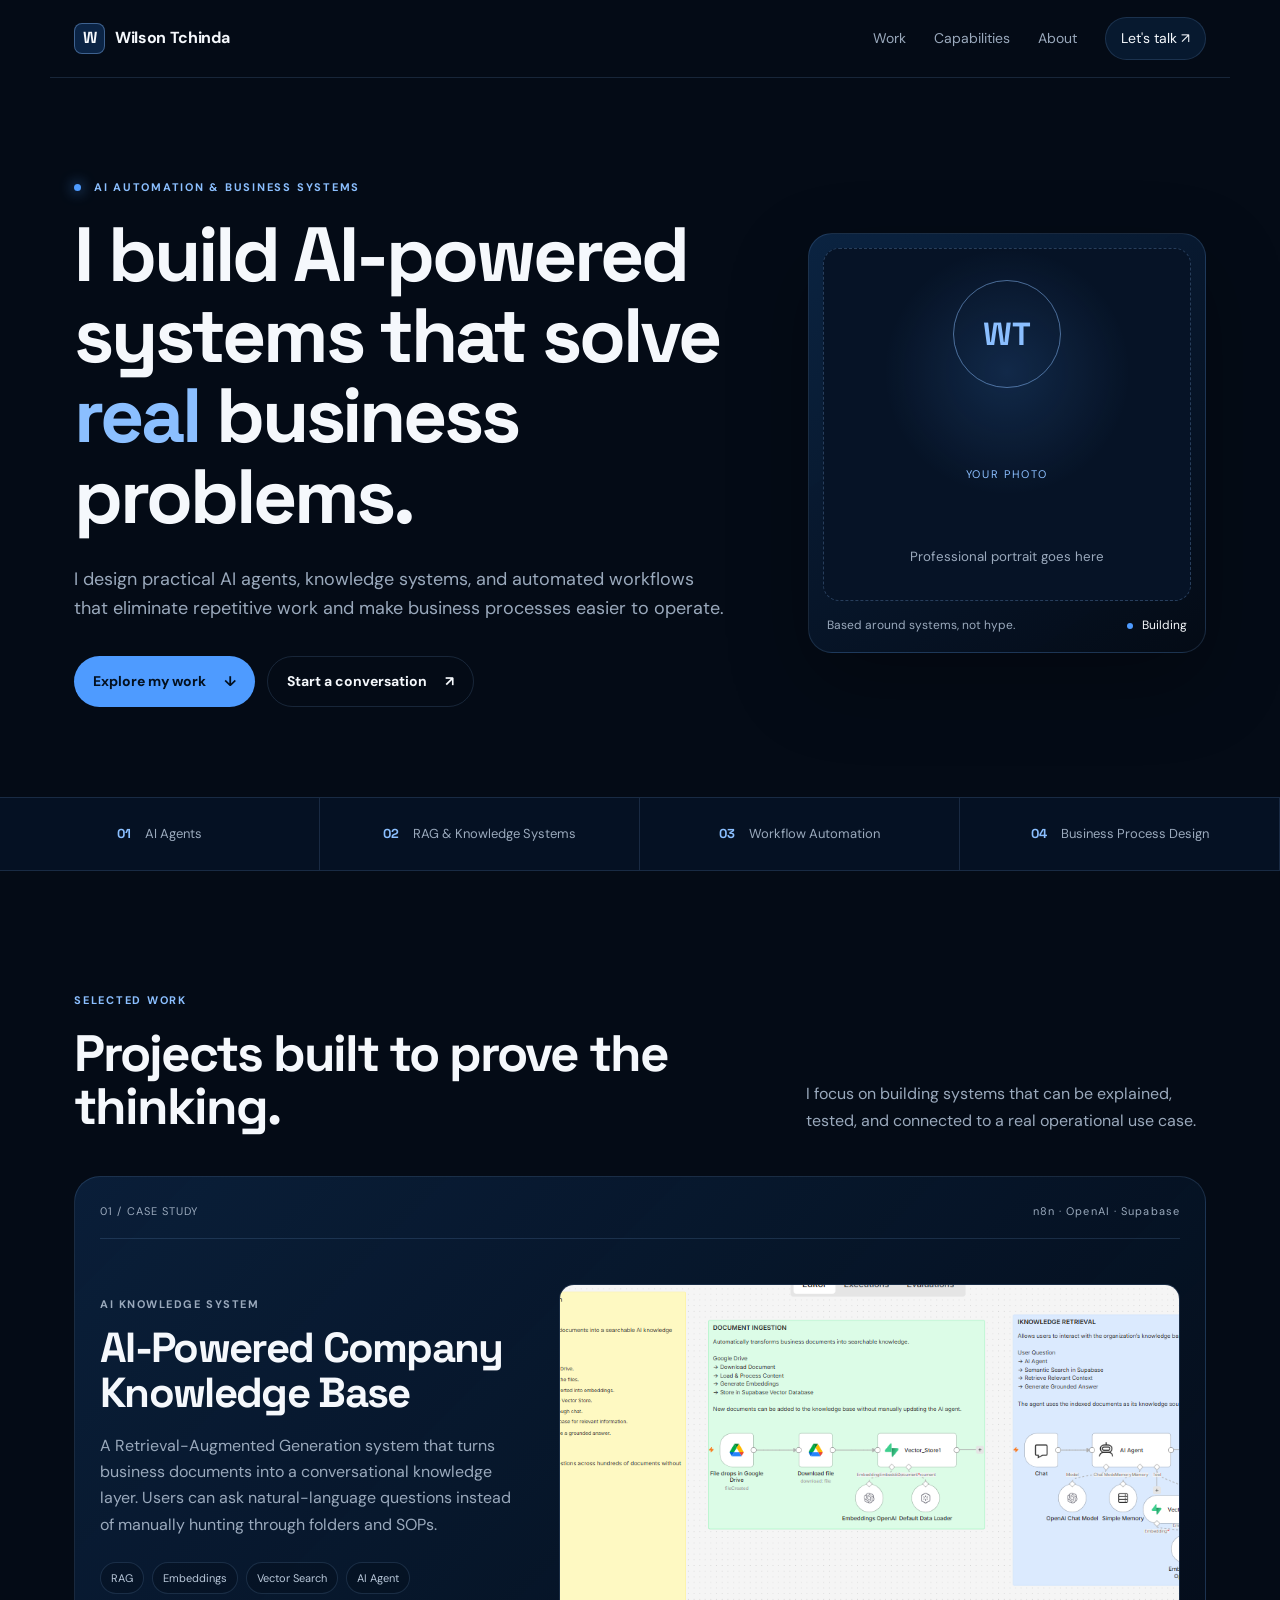
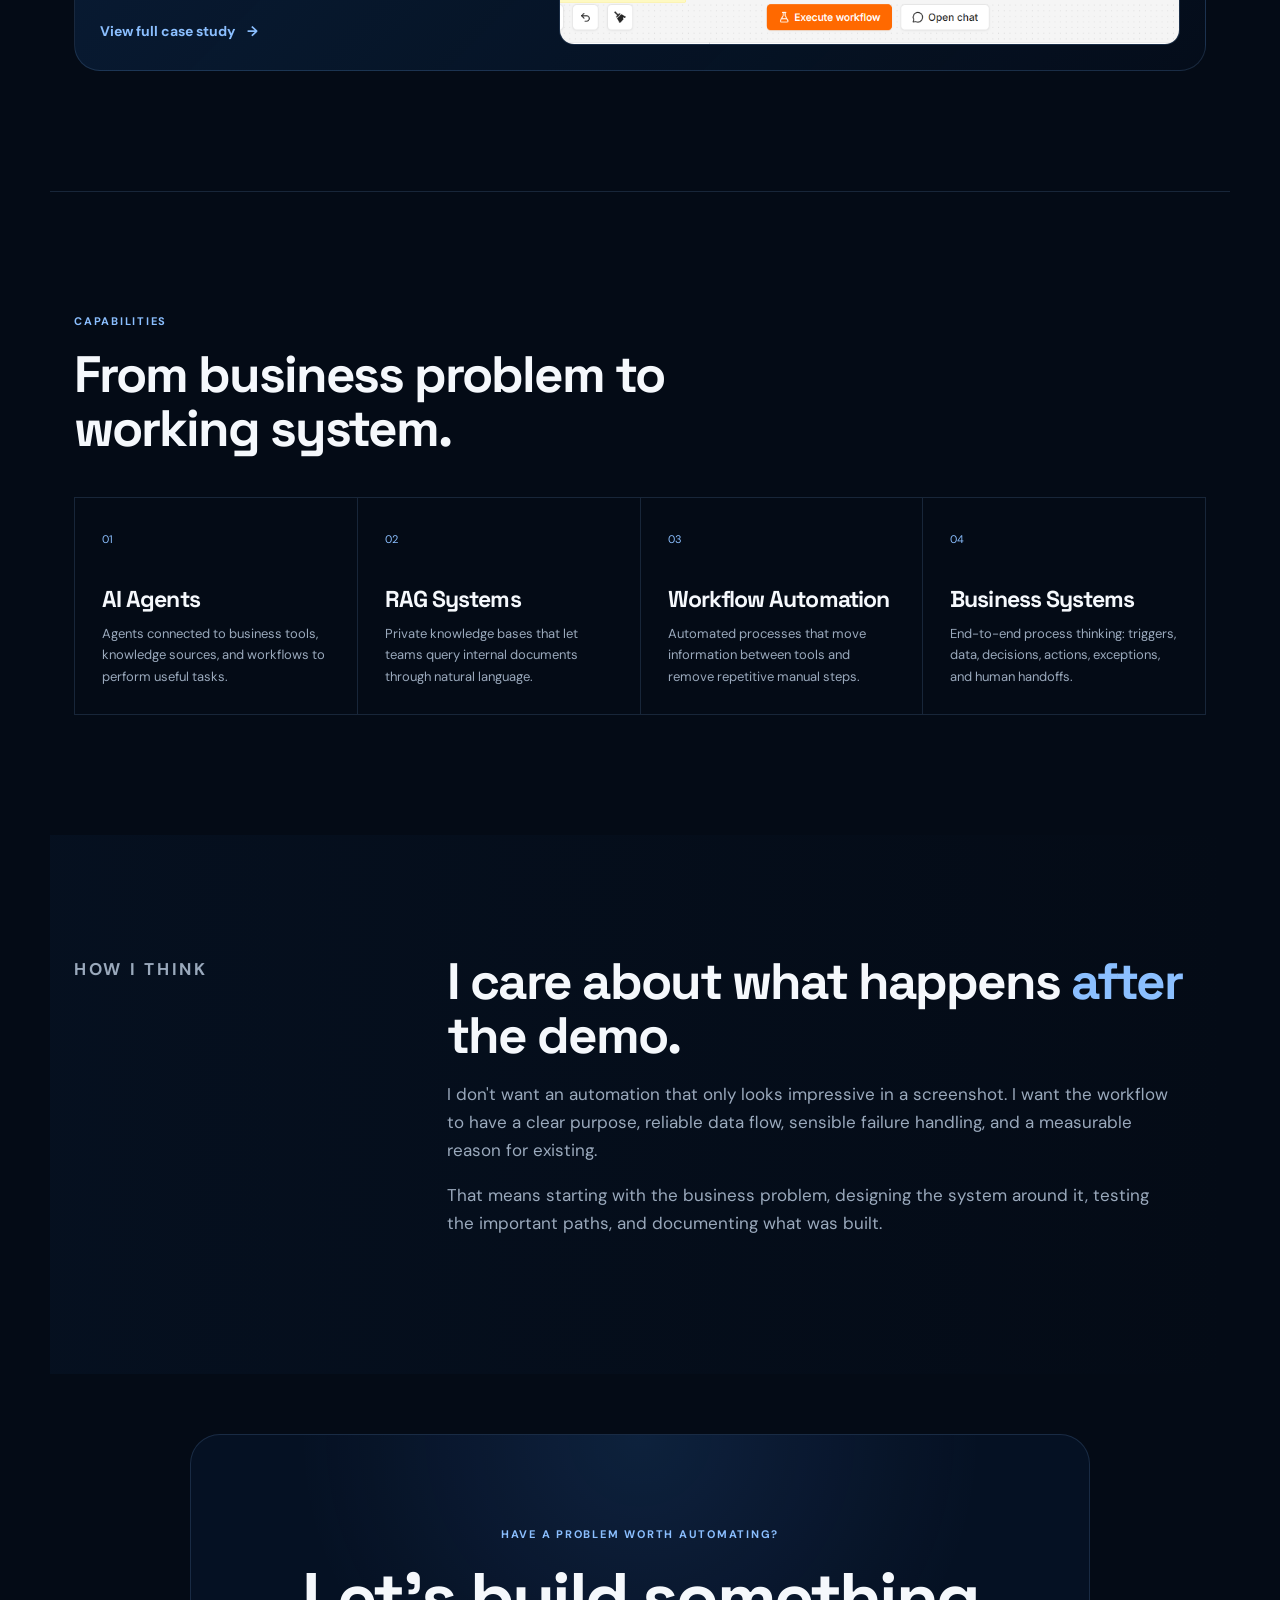
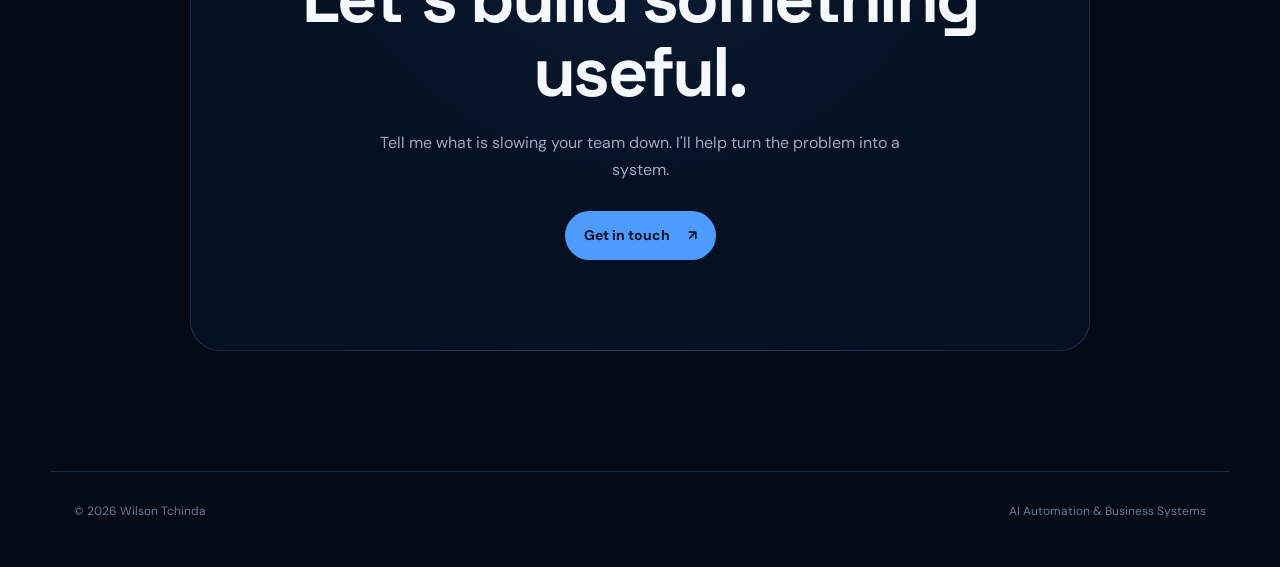
==== ai-automation-portfolio/index.html @ 29e6a6d1 "Add files via upload" ====
<!DOCTYPE html>
<html lang="en">
<head>
  <meta charset="UTF-8">
  <meta name="viewport" content="width=device-width, initial-scale=1.0">
  <title>AI Automation & Business Systems | Wilson Tchinda</title>
  <meta name="description" content="AI automation and business systems portfolio — practical AI agents, RAG systems, and workflow automation built to solve real business problems.">
  <meta name="theme-color" content="#071A33">
  <link rel="preconnect" href="https://fonts.googleapis.com">
  <link rel="preconnect" href="https://fonts.gstatic.com" crossorigin>
  <link href="https://fonts.googleapis.com/css2?family=DM+Sans:wght@400;500;600;700&family=Space+Grotesk:wght@500;600;700&display=swap" rel="stylesheet">
  <link rel="stylesheet" href="css/style.css">
</head>
<body>
<header class="site-header">
  <a class="brand" href="#top"><span class="brand-mark">W</span><span>Wilson Tchinda</span></a>
  <nav>
    <a href="#work">Work</a>
    <a href="#capabilities">Capabilities</a>
    <a href="#about">About</a>
    <a class="nav-cta" href="#contact">Let's talk <span>↗</span></a>
  </nav>
</header>

<main id="top">
  <section class="hero">
    <div class="hero-grid">
      <div>
        <p class="eyebrow"><span class="dot"></span> AI AUTOMATION & BUSINESS SYSTEMS</p>
        <h1>I build AI-powered systems that solve <em>real</em> business problems.</h1>
        <p class="hero-copy">I design practical AI agents, knowledge systems, and automated workflows that eliminate repetitive work and make business processes easier to operate.</p>
        <div class="hero-actions">
          <a class="button primary" href="#work">Explore my work <span>↓</span></a>
          <a class="button ghost" href="#contact">Start a conversation <span>↗</span></a>
        </div>
      </div>
      <div class="hero-card">
        <div class="portrait-placeholder">
          <div class="placeholder-ring">WT</div>
          <p>YOUR PHOTO</p>
          <small>Professional portrait goes here</small>
        </div>
        <div class="hero-card-footer">
          <span>Based around systems, not hype.</span>
          <span class="status"><i></i> Building</span>
        </div>
      </div>
    </div>
  </section>

  <section class="proof-strip">
    <div><strong>01</strong><span>AI Agents</span></div>
    <div><strong>02</strong><span>RAG & Knowledge Systems</span></div>
    <div><strong>03</strong><span>Workflow Automation</span></div>
    <div><strong>04</strong><span>Business Process Design</span></div>
  </section>

  <section id="work" class="section">
    <div class="section-heading">
      <div><p class="eyebrow">SELECTED WORK</p><h2>Projects built to prove the thinking.</h2></div>
      <p class="section-intro">I focus on building systems that can be explained, tested, and connected to a real operational use case.</p>
    </div>

    <article class="project-card featured">
      <div class="project-meta"><span>01 / CASE STUDY</span><span>n8n · OpenAI · Supabase</span></div>
      <div class="project-content">
        <div>
          <p class="project-kicker">AI KNOWLEDGE SYSTEM</p>
          <h3>AI-Powered Company Knowledge Base</h3>
          <p> A Retrieval-Augmented Generation system that turns business documents into a conversational knowledge layer. Users can ask natural-language questions instead of manually hunting through folders and SOPs.</p>
          <div class="tags"><span>RAG</span><span>Embeddings</span><span>Vector Search</span><span>AI Agent</span></div>
          <a class="text-link" href="projects/rag-knowledge-base.html">View full case study <span>→</span></a>
        </div>
        <div class="project-visual">
          <img src="assets/rag-architecture.png" alt="RAG system architecture in n8n">
        </div>
      </div>
    </article>
  </section>

  <section id="capabilities" class="section capabilities">
    <div class="section-heading">
      <div><p class="eyebrow">CAPABILITIES</p><h2>From business problem to working system.</h2></div>
    </div>
    <div class="cap-grid">
      <div class="cap"><span>01</span><h3>AI Agents</h3><p>Agents connected to business tools, knowledge sources, and workflows to perform useful tasks.</p></div>
      <div class="cap"><span>02</span><h3>RAG Systems</h3><p>Private knowledge bases that let teams query internal documents through natural language.</p></div>
      <div class="cap"><span>03</span><h3>Workflow Automation</h3><p>Automated processes that move information between tools and remove repetitive manual steps.</p></div>
      <div class="cap"><span>04</span><h3>Business Systems</h3><p>End-to-end process thinking: triggers, data, decisions, actions, exceptions, and human handoffs.</p></div>
    </div>
  </section>

  <section id="about" class="section about">
    <div class="about-label"><p class="eyebrow">HOW I THINK</p></div>
    <div>
      <h2>I care about what happens <em>after</em> the demo.</h2>
      <p>I don't want an automation that only looks impressive in a screenshot. I want the workflow to have a clear purpose, reliable data flow, sensible failure handling, and a measurable reason for existing.</p>
      <p>That means starting with the business problem, designing the system around it, testing the important paths, and documenting what was built.</p>
    </div>
  </section>

  <section id="contact" class="contact-section">
    <p class="eyebrow">HAVE A PROBLEM WORTH AUTOMATING?</p>
    <h2>Let's build something useful.</h2>
    <p>Tell me what is slowing your team down. I'll help turn the problem into a system.</p>
    <a class="button primary" href="mailto:your@email.com">Get in touch <span>↗</span></a>
  </section>
</main>

<footer><span>© 2026 Wilson Tchinda</span><span>AI Automation & Business Systems</span></footer>
<script src="js/script.js"></script>
</body>
</html>
---- ai-automation-portfolio/css/style.css ----
:root{
  --navy-950:#040B16;--navy-900:#071A33;--navy-800:#0B2445;--navy-700:#10345F;
  --blue:#4E9BFF;--blue-soft:#8BBFFF;--white:#F5F8FC;--muted:#9AA9BC;--line:rgba(139,191,255,.15);
  --card:rgba(12,36,69,.58);--max:1180px;
}
*{box-sizing:border-box}html{scroll-behavior:smooth}body{margin:0;background:var(--navy-950);color:var(--white);font-family:"DM Sans",sans-serif;line-height:1.65}a{color:inherit;text-decoration:none}img{max-width:100%;display:block}
.site-header{height:78px;display:flex;align-items:center;justify-content:space-between;max-width:var(--max);margin:auto;padding:0 24px;border-bottom:1px solid var(--line)}
.brand{display:flex;gap:10px;align-items:center;font-weight:700;letter-spacing:-.02em}.brand-mark{display:grid;place-items:center;width:31px;height:31px;border:1px solid rgba(139,191,255,.4);background:var(--navy-800);border-radius:8px;font-family:"Space Grotesk"}
nav{display:flex;align-items:center;gap:28px;color:var(--muted);font-size:14px}nav a:hover{color:var(--white)}.nav-cta{color:var(--white);border:1px solid var(--line);padding:9px 15px;border-radius:999px;background:rgba(16,52,95,.35)}
.hero{max-width:var(--max);margin:auto;padding:100px 24px 90px}.hero-grid{display:grid;grid-template-columns:1.25fr .75fr;gap:70px;align-items:center}
.eyebrow{font-size:11px;font-weight:700;letter-spacing:.16em;color:var(--blue-soft);margin:0 0 18px}.dot{display:inline-block;width:7px;height:7px;background:var(--blue);border-radius:50%;margin-right:8px;box-shadow:0 0 14px var(--blue)}
h1,h2,h3{font-family:"Space Grotesk",sans-serif;line-height:1.05;letter-spacing:-.04em;margin:0}h1{font-size:clamp(48px,6vw,82px);max-width:850px}h1 em,h2 em{color:var(--blue-soft);font-style:normal}.hero-copy{font-size:18px;color:var(--muted);max-width:650px;margin:28px 0 32px}
.hero-actions{display:flex;gap:12px;flex-wrap:wrap}.button{display:inline-flex;gap:18px;align-items:center;border-radius:999px;padding:13px 19px;font-weight:700;font-size:14px}.button.primary{background:var(--blue);color:#03101F}.button.primary:hover{filter:brightness(1.08)}.button.ghost{border:1px solid var(--line);color:var(--white)}
.hero-card{border:1px solid var(--line);background:linear-gradient(145deg,rgba(16,52,95,.6),rgba(4,11,22,.7));border-radius:24px;padding:14px;min-height:420px;display:flex;flex-direction:column;justify-content:space-between;box-shadow:0 30px 80px rgba(0,0,0,.28)}
.portrait-placeholder{flex:1;display:grid;place-items:center;text-align:center;border-radius:16px;background:radial-gradient(circle at 50% 35%,rgba(78,155,255,.16),transparent 42%),#061326;border:1px dashed rgba(139,191,255,.25)}.placeholder-ring{width:108px;height:108px;border-radius:50%;display:grid;place-items:center;border:1px solid rgba(139,191,255,.5);font:700 32px "Space Grotesk";color:var(--blue-soft)}.portrait-placeholder p{margin:14px 0 0;font-size:11px;letter-spacing:.15em;color:var(--blue-soft)}.portrait-placeholder small{color:var(--muted)}
.hero-card-footer{display:flex;justify-content:space-between;padding:15px 4px 2px;color:var(--muted);font-size:12px}.status{color:var(--white)}.status i{display:inline-block;width:6px;height:6px;border-radius:50%;background:var(--blue);margin-right:6px}
.proof-strip{border-top:1px solid var(--line);border-bottom:1px solid var(--line);max-width:100%;display:grid;grid-template-columns:repeat(4,1fr);background:rgba(7,26,51,.45)}.proof-strip div{max-width:var(--max);padding:25px 24px;border-right:1px solid var(--line);display:flex;gap:14px;align-items:center;justify-content:center;color:var(--muted);font-size:13px}.proof-strip strong{color:var(--blue-soft);font-family:"Space Grotesk"}
.section{max-width:var(--max);margin:auto;padding:120px 24px}.section-heading{display:flex;justify-content:space-between;gap:60px;align-items:end;margin-bottom:42px}.section-heading h2{font-size:clamp(34px,4vw,54px);max-width:690px}.section-intro{max-width:400px;color:var(--muted);margin:0}
.project-card{border:1px solid var(--line);background:linear-gradient(135deg,rgba(16,52,95,.48),rgba(7,26,51,.18));border-radius:26px;padding:25px}.project-meta{display:flex;justify-content:space-between;color:var(--muted);font-size:11px;letter-spacing:.1em;border-bottom:1px solid var(--line);padding-bottom:18px}.project-content{display:grid;grid-template-columns:.8fr 1.2fr;gap:45px;padding-top:45px}.project-kicker{font-size:11px;color:var(--blue-soft);letter-spacing:.14em;font-weight:700}.project-content h3{font-size:42px;margin:13px 0 18px}.project-content p{color:var(--muted);max-width:520px}.tags{display:flex;flex-wrap:wrap;gap:8px;margin:24px 0}.tags span,.case-stack span{border:1px solid var(--line);background:rgba(4,11,22,.3);border-radius:999px;padding:6px 10px;color:#B9C8DA;font-size:11px}.text-link{display:inline-flex;gap:12px;color:var(--blue-soft);font-weight:700;font-size:14px}.project-visual{border-radius:15px;overflow:hidden;border:1px solid var(--line);background:#061326}.project-visual img{width:100%;height:100%;object-fit:cover;object-position:center}
.capabilities{border-top:1px solid var(--line)}.cap-grid{display:grid;grid-template-columns:repeat(4,1fr);border-top:1px solid var(--line);border-left:1px solid var(--line)}.cap{padding:27px;border-right:1px solid var(--line);border-bottom:1px solid var(--line);min-height:205px}.cap span{color:var(--blue-soft);font-size:11px}.cap h3{font-size:23px;margin:35px 0 12px}.cap p{font-size:13px;color:var(--muted);margin:0}
.about{display:grid;grid-template-columns:.4fr 1fr;gap:70px;background:linear-gradient(90deg,rgba(11,36,69,.2),transparent)}.about h2{font-size:clamp(38px,4vw,58px);max-width:780px}.about p{color:var(--muted);max-width:730px;font-size:17px}.contact-section{text-align:center;max-width:900px;margin:60px auto 120px;padding:90px 24px;border:1px solid var(--line);border-radius:30px;background:radial-gradient(circle at 50% 0,rgba(78,155,255,.12),transparent 50%),rgba(7,26,51,.45)}.contact-section h2{font-size:clamp(44px,6vw,70px)}.contact-section p:not(.eyebrow){color:var(--muted);max-width:570px;margin:22px auto 28px}
footer{max-width:var(--max);margin:auto;padding:30px 24px 45px;border-top:1px solid var(--line);display:flex;justify-content:space-between;color:#68798E;font-size:12px}

.case-hero{max-width:var(--max);margin:auto;padding:80px 24px 110px}.back-link{color:var(--muted);font-size:13px;display:inline-block;margin-bottom:70px}.case-hero h1{font-size:clamp(50px,7vw,92px);max-width:1000px}.case-lead{font-size:20px;color:var(--muted);max-width:720px;margin:30px 0}.case-stack{display:flex;gap:8px;flex-wrap:wrap}
.case-section{max-width:var(--max);margin:auto;padding:90px 24px;border-top:1px solid var(--line)}.case-section.split{display:grid;grid-template-columns:1fr 1fr;gap:80px}.case-section h2{font-size:clamp(34px,4vw,52px)}.case-section p{color:var(--muted)}.case-section p strong{color:var(--white)}.case-section.alt{background:linear-gradient(90deg,rgba(11,36,69,.2),transparent)}.flow-line{margin-top:28px;padding:18px;border:1px solid var(--line);border-radius:12px;color:var(--blue-soft);font-size:13px}.flow-line span{color:#52657D;padding:0 5px}
.architecture{display:flex;align-items:stretch;gap:8px;margin:35px 0;flex-wrap:wrap}.arch-step{flex:1;min-width:145px;padding:18px;border:1px solid var(--line);border-radius:12px;background:rgba(11,36,69,.35)}.arch-step span{font-size:10px;color:var(--blue-soft)}.arch-step b{display:block;margin-top:20px}.arch-step small{color:var(--muted)}.arrow{display:grid;place-items:center;color:#52657D}.image-frame{margin-top:30px;padding:10px;border:1px solid var(--line);border-radius:18px;background:#030913;box-shadow:0 25px 70px rgba(0,0,0,.22)}.image-frame img{border-radius:10px;width:100%}
.section-heading.compact{margin-bottom:25px}.test-grid{display:grid;grid-template-columns:repeat(5,1fr);border:1px solid var(--line)}.test-grid div{padding:20px;border-right:1px solid var(--line)}.test-grid div:last-child{border-right:0}.test-grid span{color:var(--blue-soft);font-size:10px}.test-grid b{display:block;margin-top:20px;font-size:13px}.test-grid small{color:var(--muted)}
.validation{display:grid;grid-template-columns:.7fr 1.3fr;gap:60px;align-items:start}.validation ul{padding-left:18px;color:var(--muted)}.validation li{margin:7px 0}.case-cap{grid-template-columns:repeat(4,1fr)}.business-use h2{max-width:750px}.use-grid{display:grid;grid-template-columns:repeat(4,1fr);gap:10px;margin-top:35px}.use-grid div{padding:24px;border:1px solid var(--line);border-radius:12px}.use-grid b{display:block}.use-grid span{display:block;color:var(--muted);font-size:13px;margin-top:10px}.closing{max-width:900px;text-align:center;margin:70px auto 130px;padding:0 24px}.closing h2{font-size:clamp(40px,5vw,65px)}.closing p:not(.eyebrow){color:var(--muted);font-size:18px;max-width:650px;margin:25px auto 30px}

@media(max-width:850px){nav a:not(.nav-cta){display:none}.hero{padding-top:65px}.hero-grid,.project-content,.about,.case-section.split,.validation{grid-template-columns:1fr}.hero-card{min-height:330px}.proof-strip{grid-template-columns:repeat(2,1fr)}.proof-strip div{border-bottom:1px solid var(--line)}.section{padding:80px 20px}.section-heading{display:block}.section-intro{margin-top:20px}.cap-grid,.case-cap{grid-template-columns:repeat(2,1fr)}.test-grid{grid-template-columns:1fr 1fr}.test-grid div:nth-child(2),.test-grid div:nth-child(4){border-right:0}.use-grid{grid-template-columns:1fr 1fr}.case-hero{padding-top:55px}.back-link{margin-bottom:50px}.architecture{display:grid;grid-template-columns:1fr 30px 1fr}.arrow{display:none}.arch-step{min-width:0}.architecture .arch-step:nth-child(3),.architecture .arch-step:nth-child(5){grid-row:2}.architecture .arch-step:nth-child(3){grid-column:1}.architecture .arch-step:nth-child(5){grid-column:3}}
@media(max-width:560px){.site-header{padding:0 16px}.hero{padding:55px 16px}.hero-actions .button{width:100%;justify-content:center}.proof-strip{grid-template-columns:1fr}.proof-strip div{border-right:0}.cap-grid,.case-cap,.test-grid,.use-grid{grid-template-columns:1fr}.test-grid div{border-right:0!important}.project-card{padding:17px}.project-content h3{font-size:34px}.project-meta{display:block}.project-meta span{display:block;margin:4px 0}.case-section{padding:70px 20px}.case-hero{padding:45px 20px 75px}.architecture{display:block}.arch-step{margin-bottom:8px}.arrow{display:none}footer{display:block;padding:25px 20px}.about{gap:30px}}
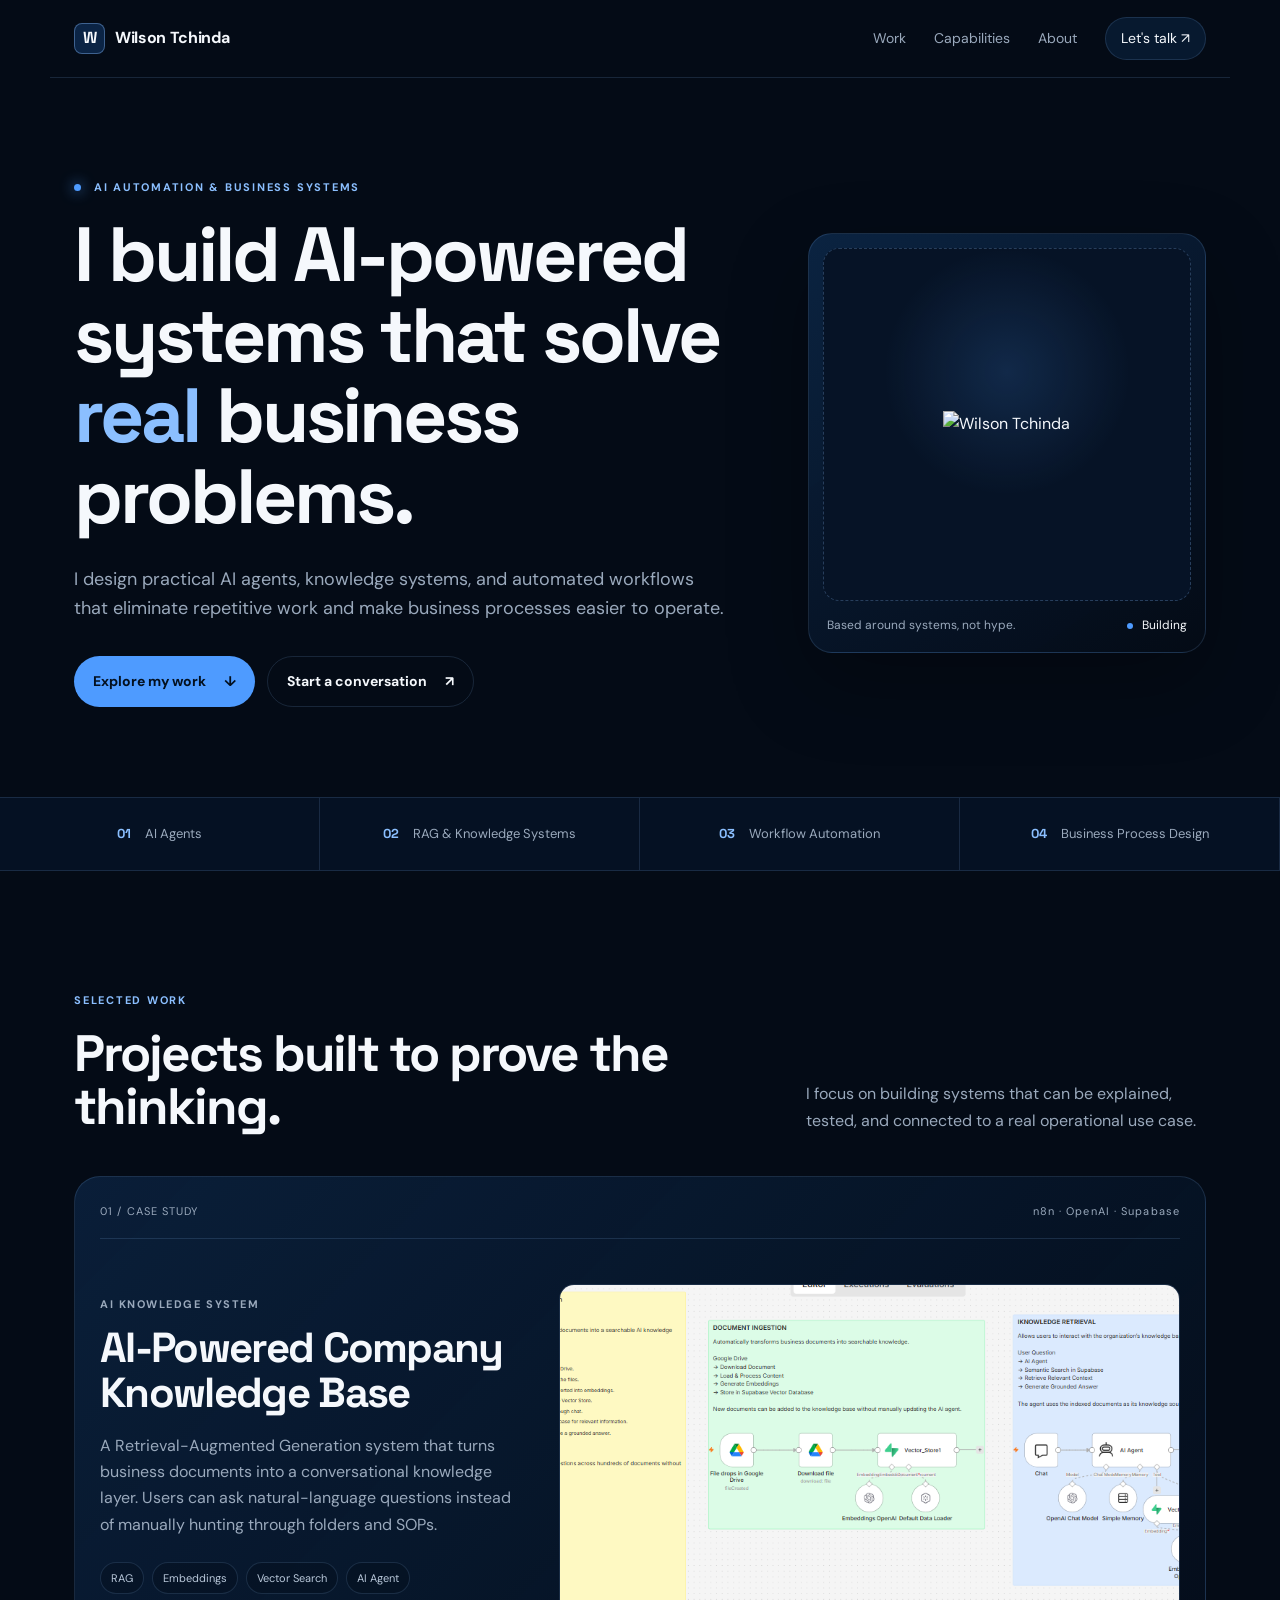
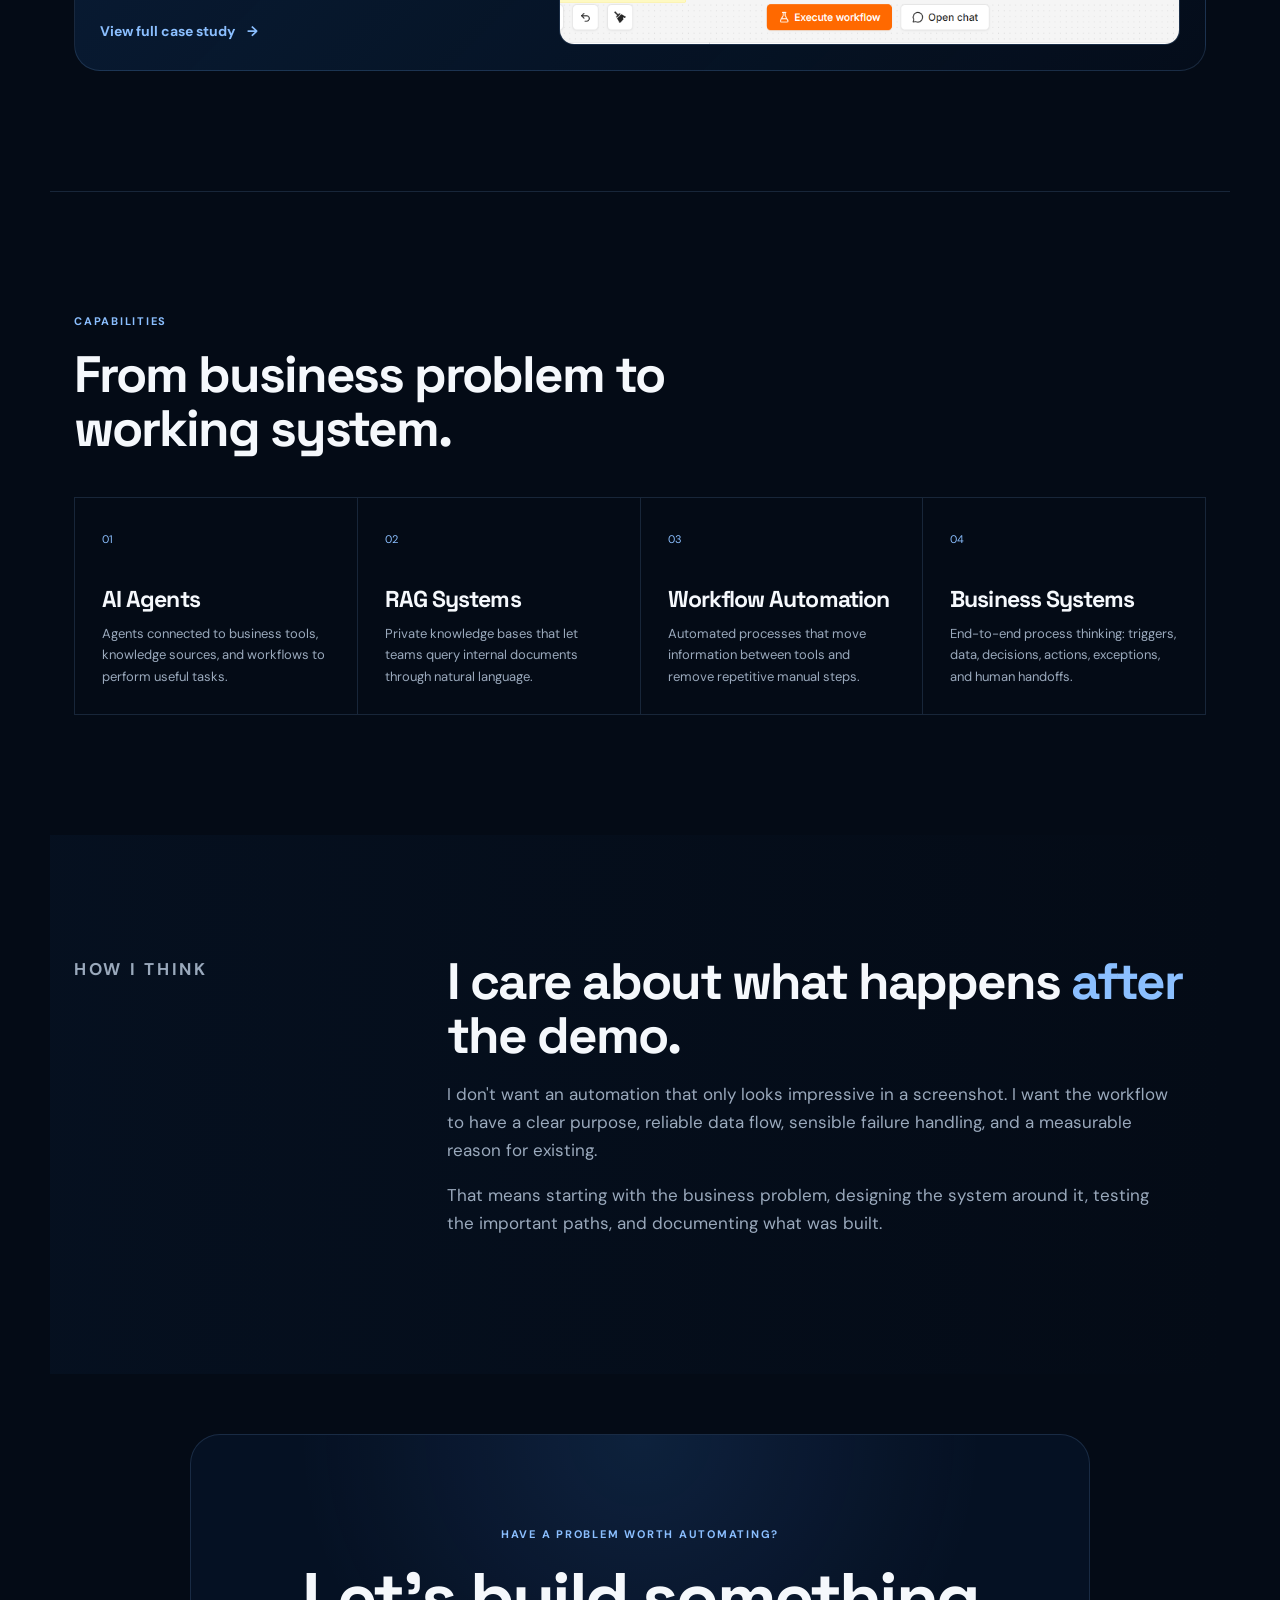
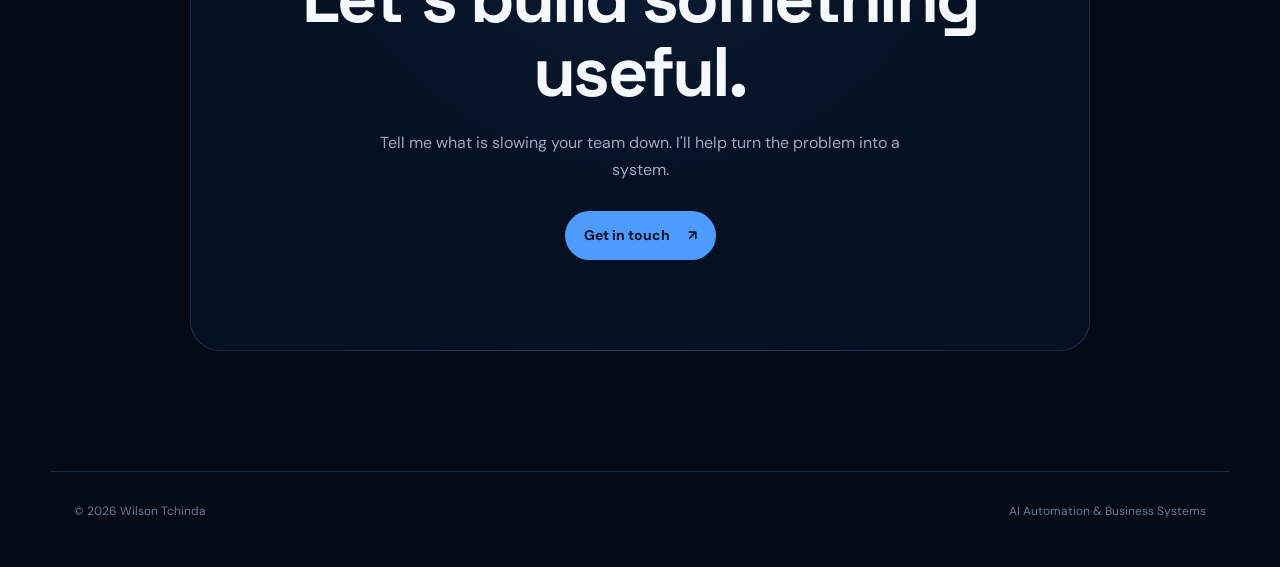
==== commit 29cf82f4: "Update index.html Add profile photo to homepage" ====
--- a/ai-automation-portfolio/index.html
+++ b/ai-automation-portfolio/index.html
@@ -35,11 +35,9 @@
         </div>
       </div>
       <div class="hero-card">
-        <div class="portrait-placeholder">
-          <div class="placeholder-ring">WT</div>
-          <p>YOUR PHOTO</p>
-          <small>Professional portrait goes here</small>
-        </div>
+  <div class="portrait-placeholder">
+    <img class="profile-photo" src="assets/profile-photo.jpg" alt="Wilson Tchinda">
+  </div>
         <div class="hero-card-footer">
           <span>Based around systems, not hype.</span>
           <span class="status"><i></i> Building</span>
@@ -110,4 +108,4 @@
 <footer><span>© 2026 Wilson Tchinda</span><span>AI Automation & Business Systems</span></footer>
 <script src="js/script.js"></script>
 </body>
-</html>+</html>
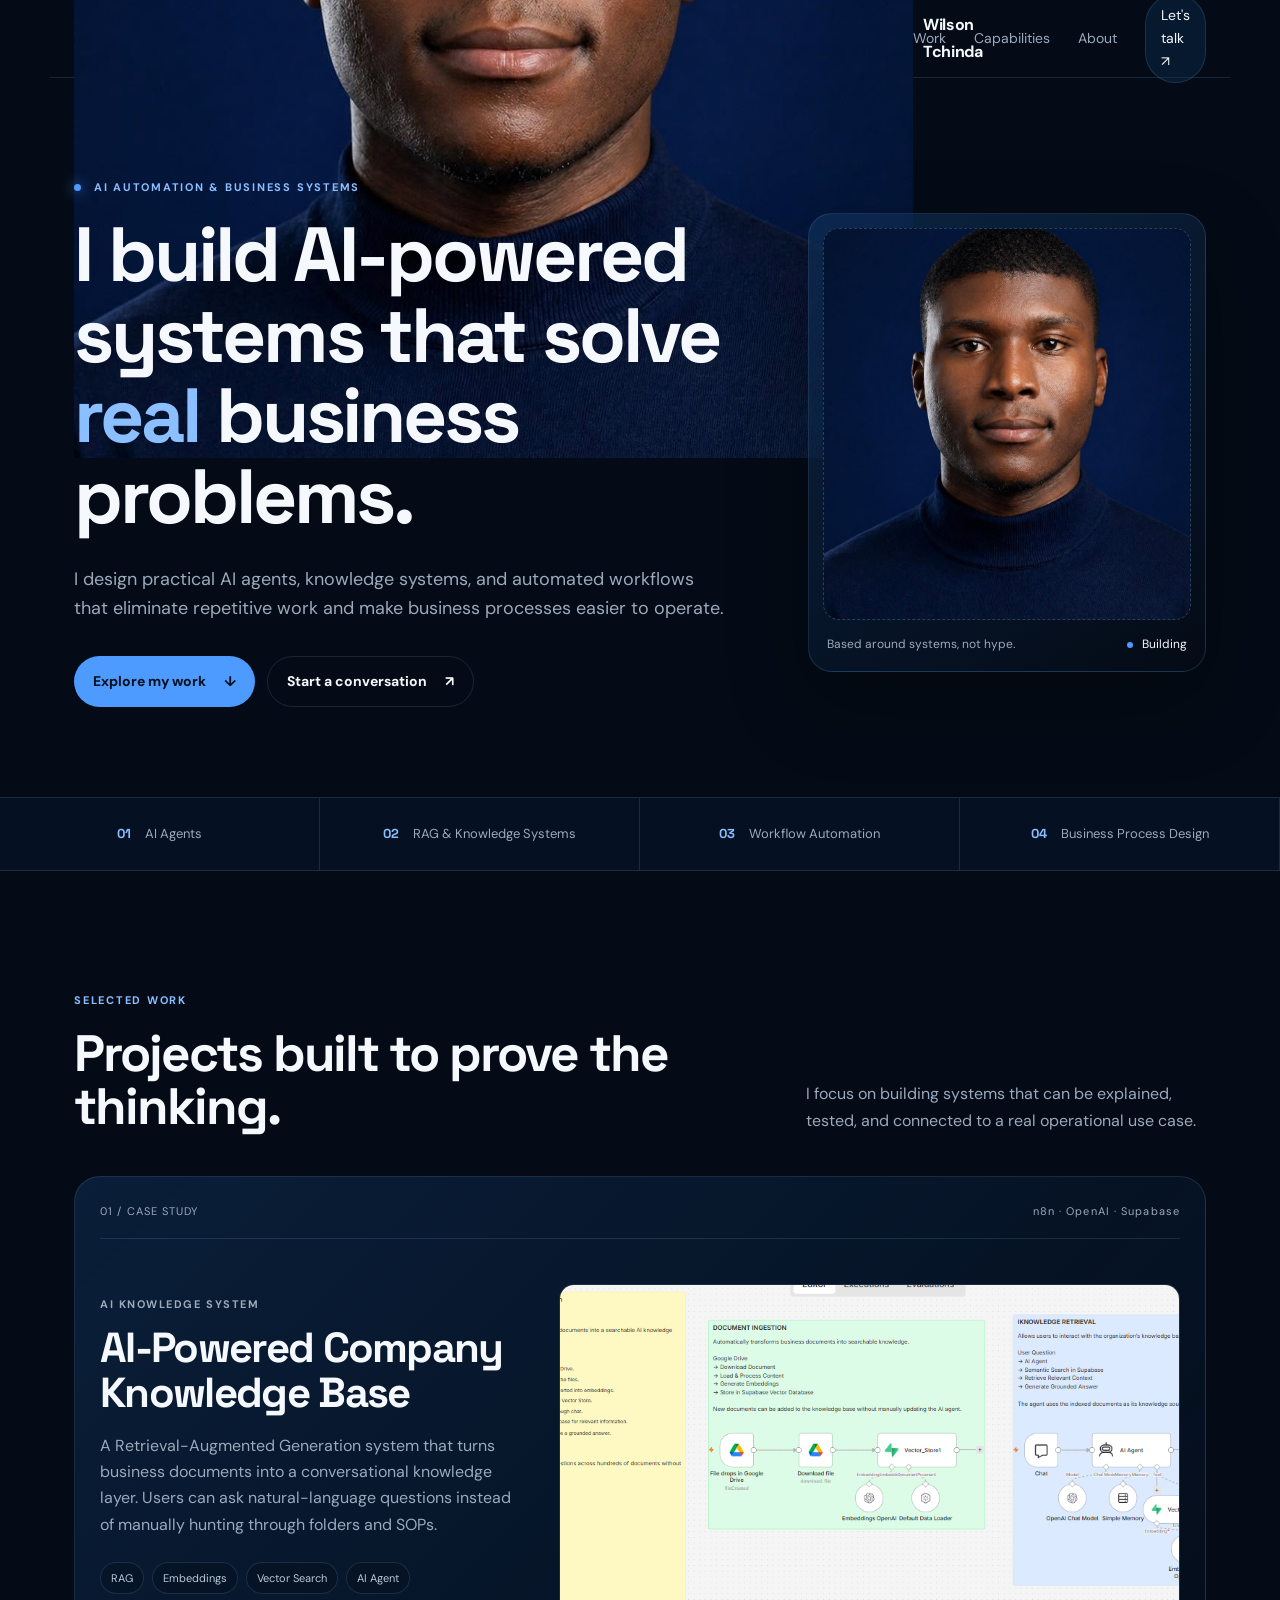
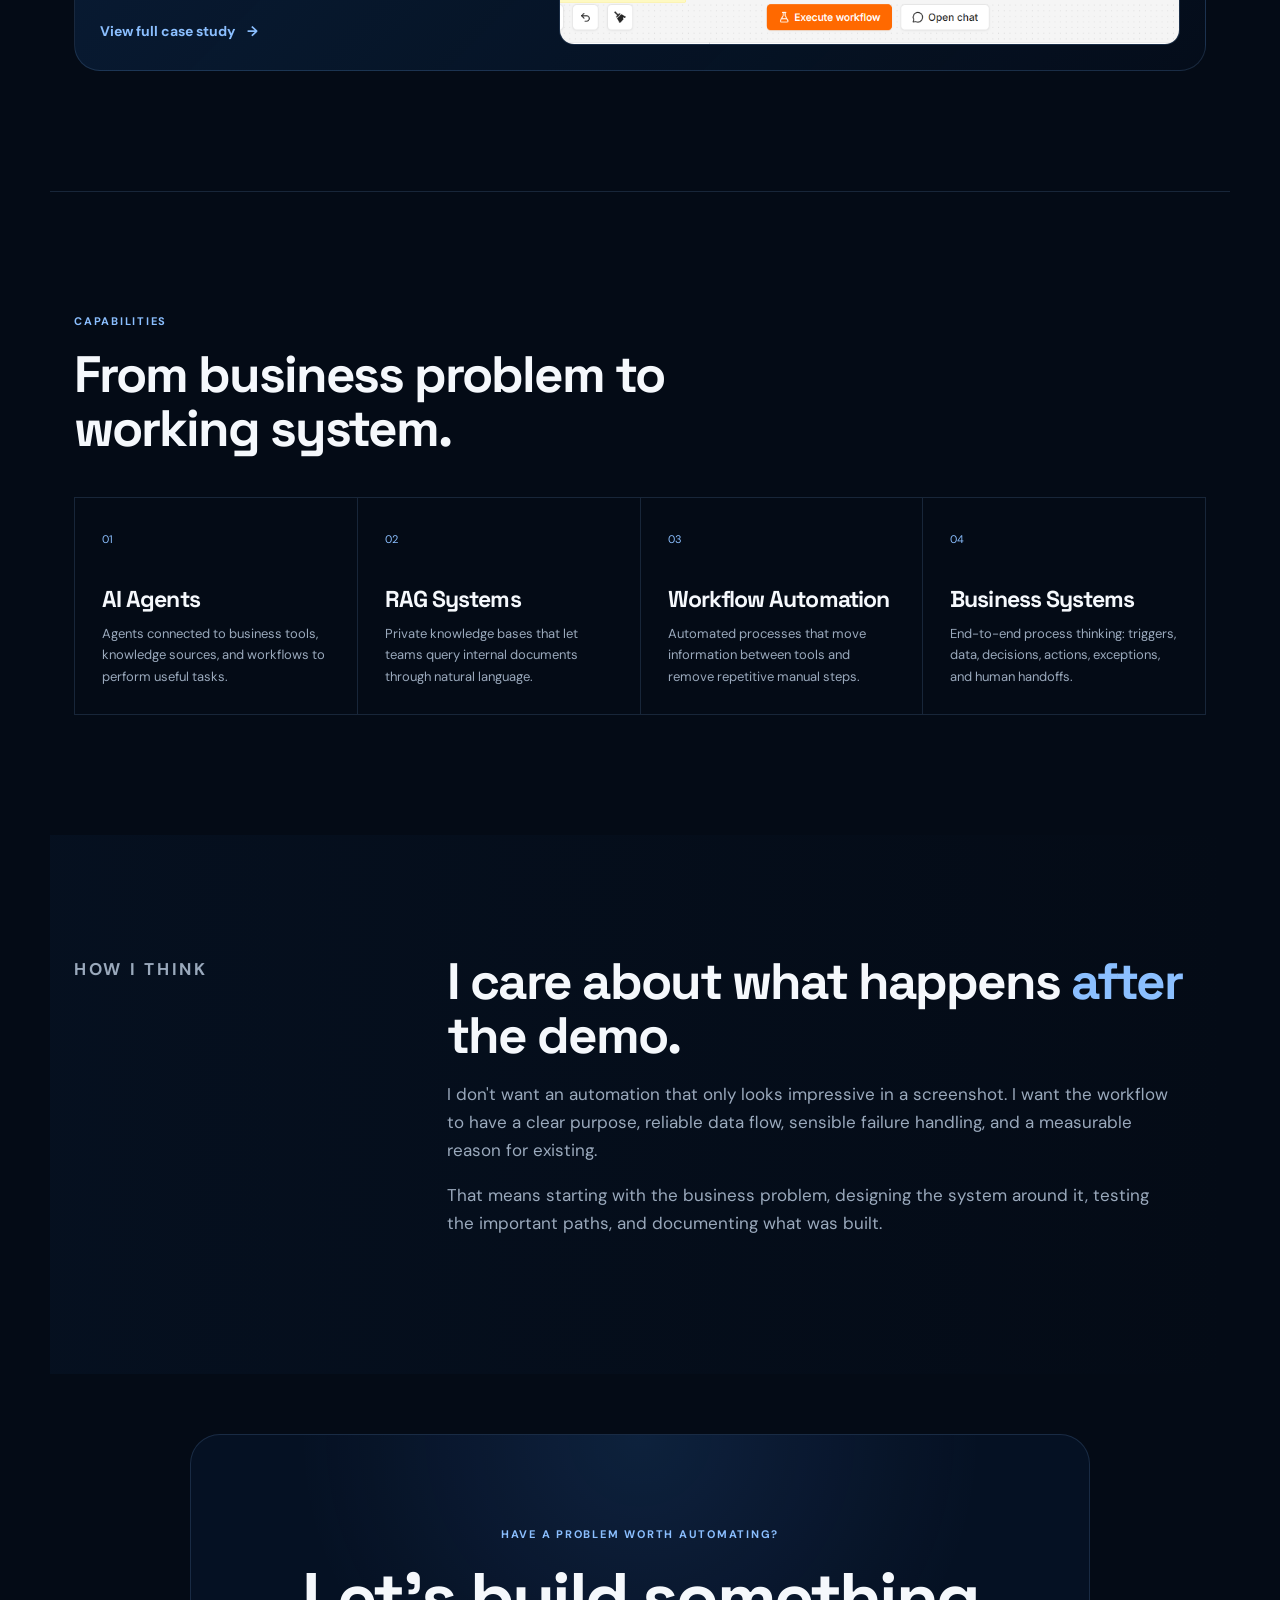
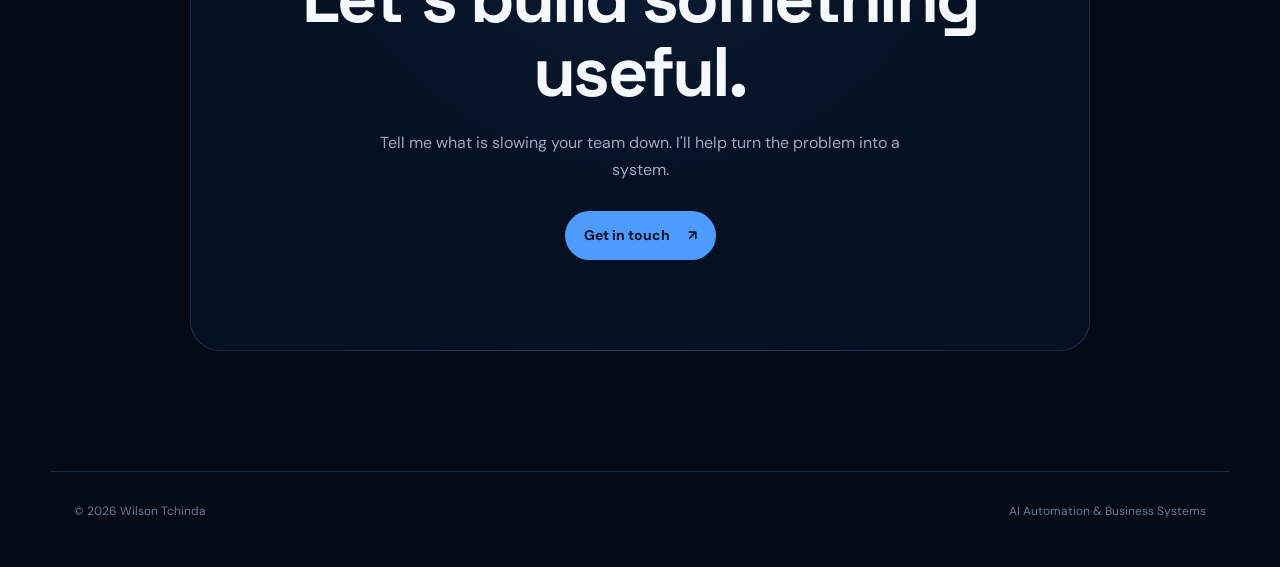
==== commit 96756d28: "Add profile photo to header" ====
--- a/ai-automation-portfolio/index.html
+++ b/ai-automation-portfolio/index.html
@@ -13,7 +13,10 @@
 </head>
 <body>
 <header class="site-header">
-  <a class="brand" href="#top"><span class="brand-mark">W</span><span>Wilson Tchinda</span></a>
+  <a class="brand" href="#top">
+  <img class="header-photo" src="assets/profile-photo.jpg" alt="Wilson Tchinda">
+  <span>Wilson Tchinda</span>
+</a>
   <nav>
     <a href="#work">Work</a>
     <a href="#capabilities">Capabilities</a>
--- a/ai-automation-portfolio/css/style.css
+++ b/ai-automation-portfolio/css/style.css
@@ -29,3 +29,19 @@
 
 @media(max-width:850px){nav a:not(.nav-cta){display:none}.hero{padding-top:65px}.hero-grid,.project-content,.about,.case-section.split,.validation{grid-template-columns:1fr}.hero-card{min-height:330px}.proof-strip{grid-template-columns:repeat(2,1fr)}.proof-strip div{border-bottom:1px solid var(--line)}.section{padding:80px 20px}.section-heading{display:block}.section-intro{margin-top:20px}.cap-grid,.case-cap{grid-template-columns:repeat(2,1fr)}.test-grid{grid-template-columns:1fr 1fr}.test-grid div:nth-child(2),.test-grid div:nth-child(4){border-right:0}.use-grid{grid-template-columns:1fr 1fr}.case-hero{padding-top:55px}.back-link{margin-bottom:50px}.architecture{display:grid;grid-template-columns:1fr 30px 1fr}.arrow{display:none}.arch-step{min-width:0}.architecture .arch-step:nth-child(3),.architecture .arch-step:nth-child(5){grid-row:2}.architecture .arch-step:nth-child(3){grid-column:1}.architecture .arch-step:nth-child(5){grid-column:3}}
 @media(max-width:560px){.site-header{padding:0 16px}.hero{padding:55px 16px}.hero-actions .button{width:100%;justify-content:center}.proof-strip{grid-template-columns:1fr}.proof-strip div{border-right:0}.cap-grid,.case-cap,.test-grid,.use-grid{grid-template-columns:1fr}.test-grid div{border-right:0!important}.project-card{padding:17px}.project-content h3{font-size:34px}.project-meta{display:block}.project-meta span{display:block;margin:4px 0}.case-section{padding:70px 20px}.case-hero{padding:45px 20px 75px}.architecture{display:block}.arch-step{margin-bottom:8px}.arrow{display:none}footer{display:block;padding:25px 20px}.about{gap:30px}}
+
+.profile-photo {
+  width: 100%;
+  height: 100%;
+  min-height: 390px;
+  object-fit: cover;
+  object-position: center top;
+  border-radius: 16px;
+  display: block;
+}
+
+@media (max-width: 850px) {
+  .profile-photo {
+    min-height: 300px;
+  }
+}
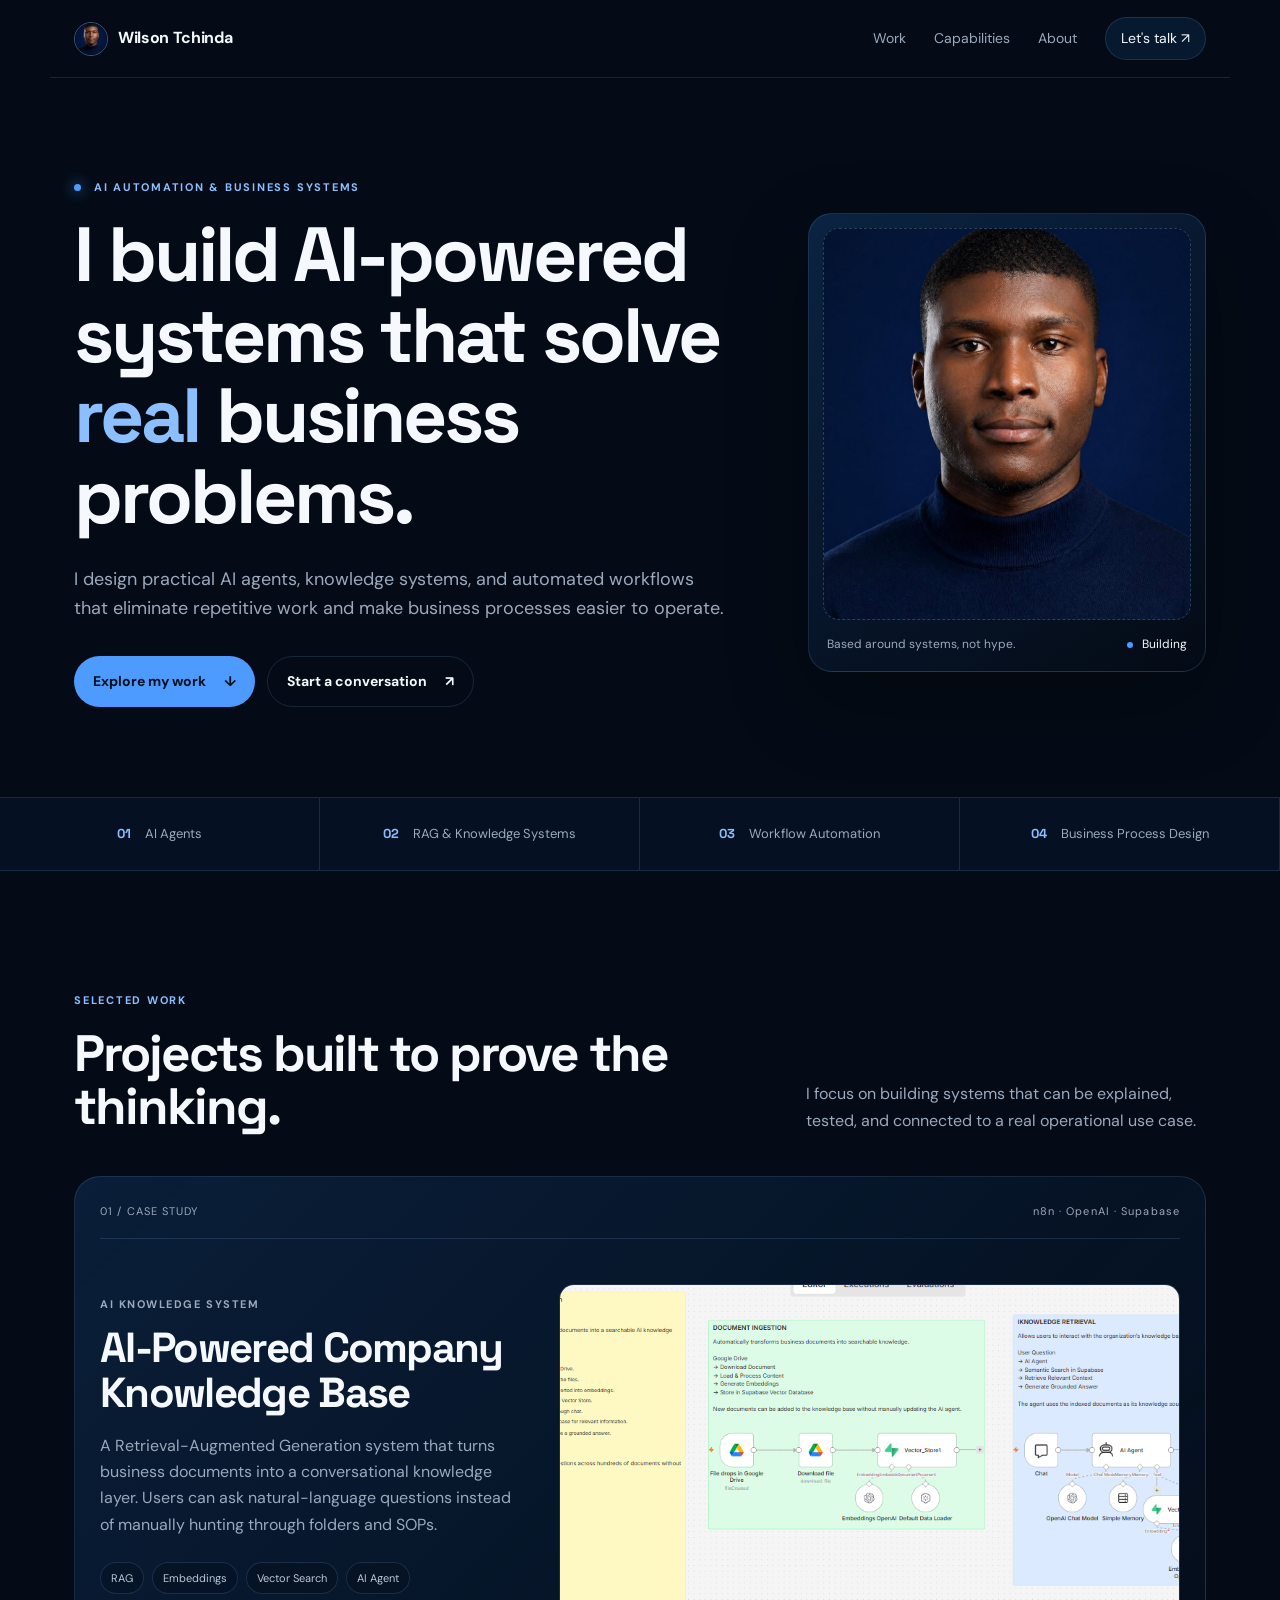
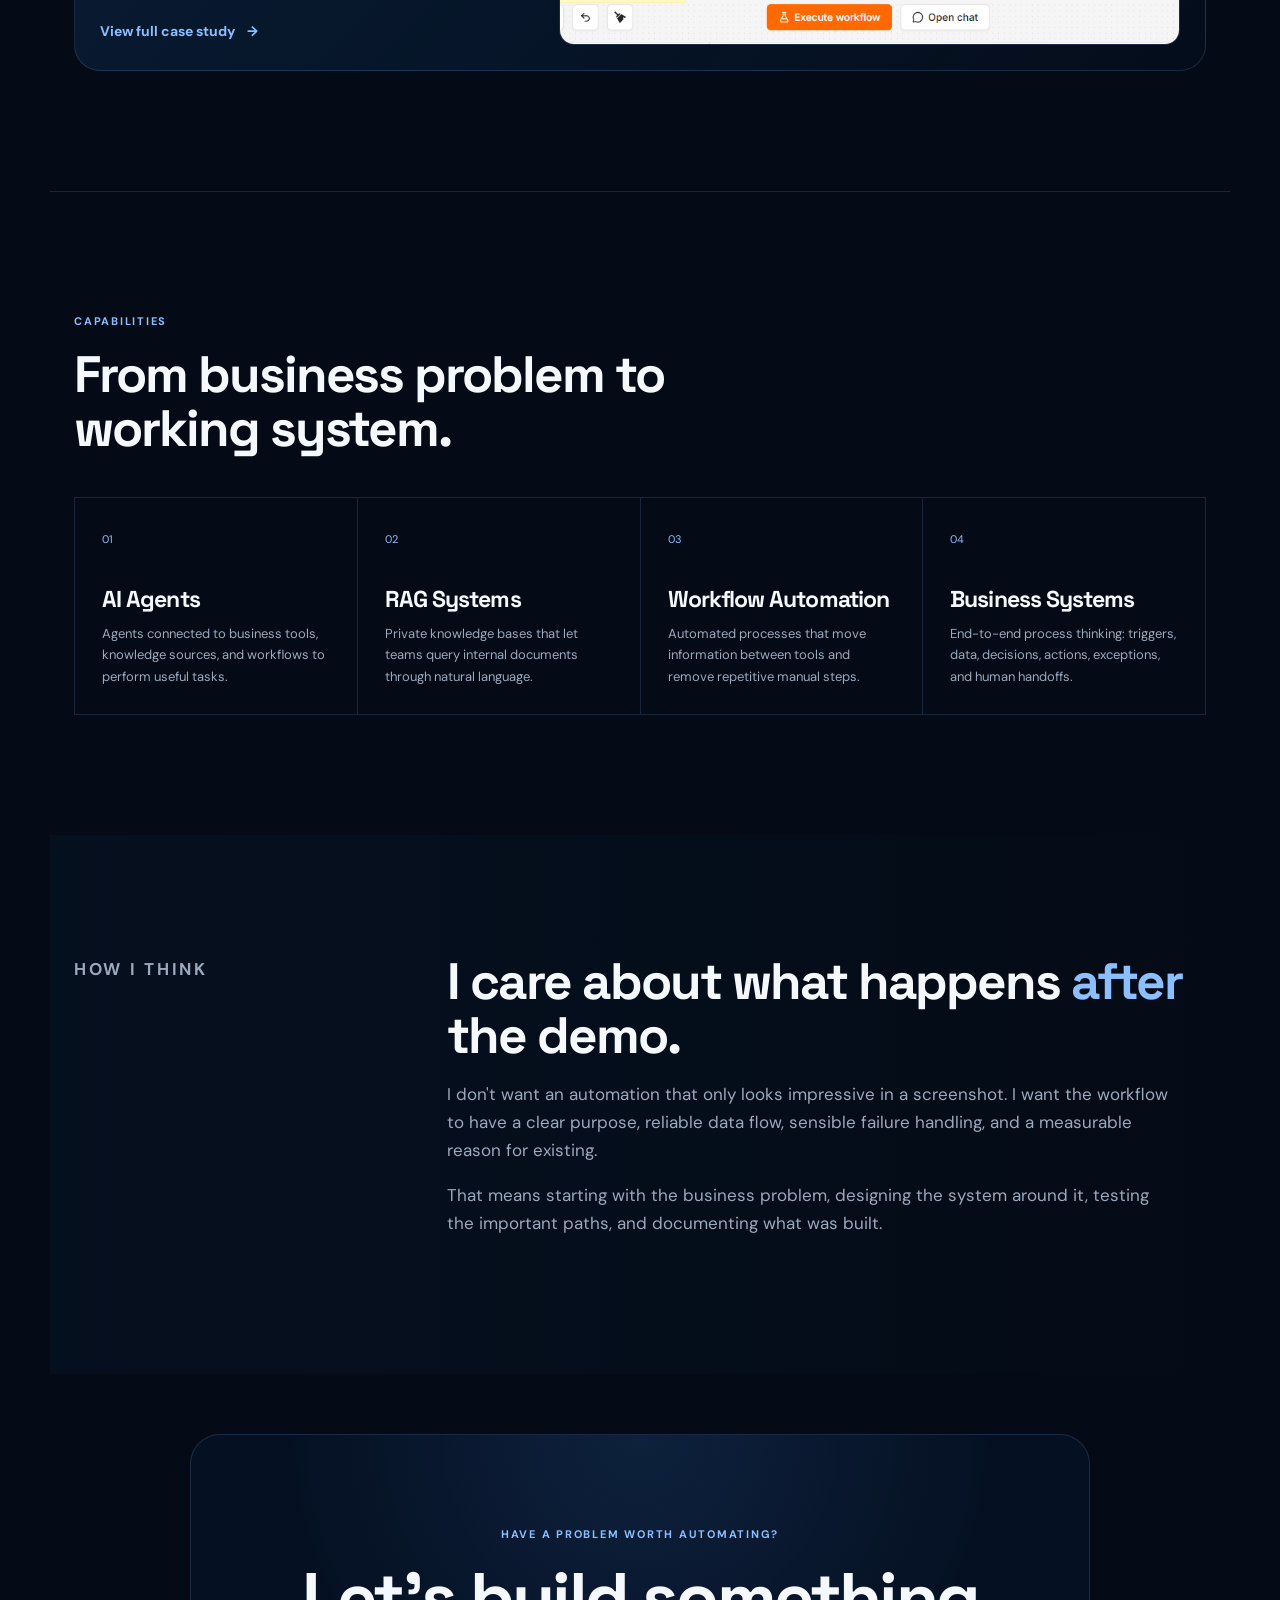
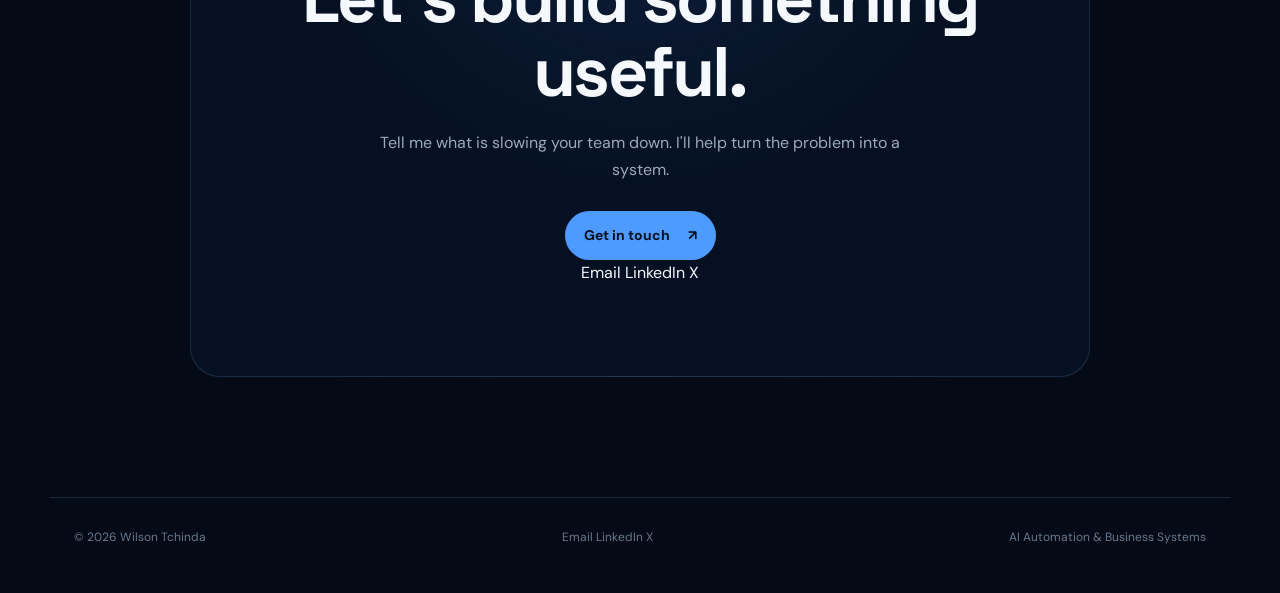
==== commit 3525d17b: "Add contact and social links" ====
--- a/ai-automation-portfolio/index.html
+++ b/ai-automation-portfolio/index.html
@@ -104,11 +104,27 @@
     <p class="eyebrow">HAVE A PROBLEM WORTH AUTOMATING?</p>
     <h2>Let's build something useful.</h2>
     <p>Tell me what is slowing your team down. I'll help turn the problem into a system.</p>
-    <a class="button primary" href="mailto:your@email.com">Get in touch <span>↗</span></a>
+    <a class="button primary" href="mailto:tchindawilson520@gmail.com">Get in touch <span>↗</span></a>
+
+<div class="social-links">
+  <a href="mailto:tchindawilson520@gmail.com">Email</a>
+  <a href="https://www.linkedin.com/in/wilson-tchinda" target="_blank" rel="noopener">LinkedIn</a>
+  <a href="https://x.com/Wilson_Tchinda" target="_blank" rel="noopener">X</a>
+</div>
   </section>
 </main>
 
-<footer><span>© 2026 Wilson Tchinda</span><span>AI Automation & Business Systems</span></footer>
+<footer>
+  <span>© 2026 Wilson Tchinda</span>
+
+  <div class="footer-links">
+    <a href="mailto:tchindawilson520@gmail.com">Email</a>
+    <a href="https://www.linkedin.com/in/wilson-tchinda" target="_blank" rel="noopener">LinkedIn</a>
+    <a href="https://x.com/Wilson_Tchinda" target="_blank" rel="noopener">X</a>
+  </div>
+
+  <span>AI Automation & Business Systems</span>
+</footer>
 <script src="js/script.js"></script>
 </body>
 </html>
--- a/ai-automation-portfolio/css/style.css
+++ b/ai-automation-portfolio/css/style.css
@@ -45,3 +45,12 @@
     min-height: 300px;
   }
 }
+
+.header-photo {
+  width: 34px;
+  height: 34px;
+  border-radius: 50%;
+  object-fit: cover;
+  object-position: center top;
+  border: 1px solid rgba(139, 191, 255, 0.4);
+}
